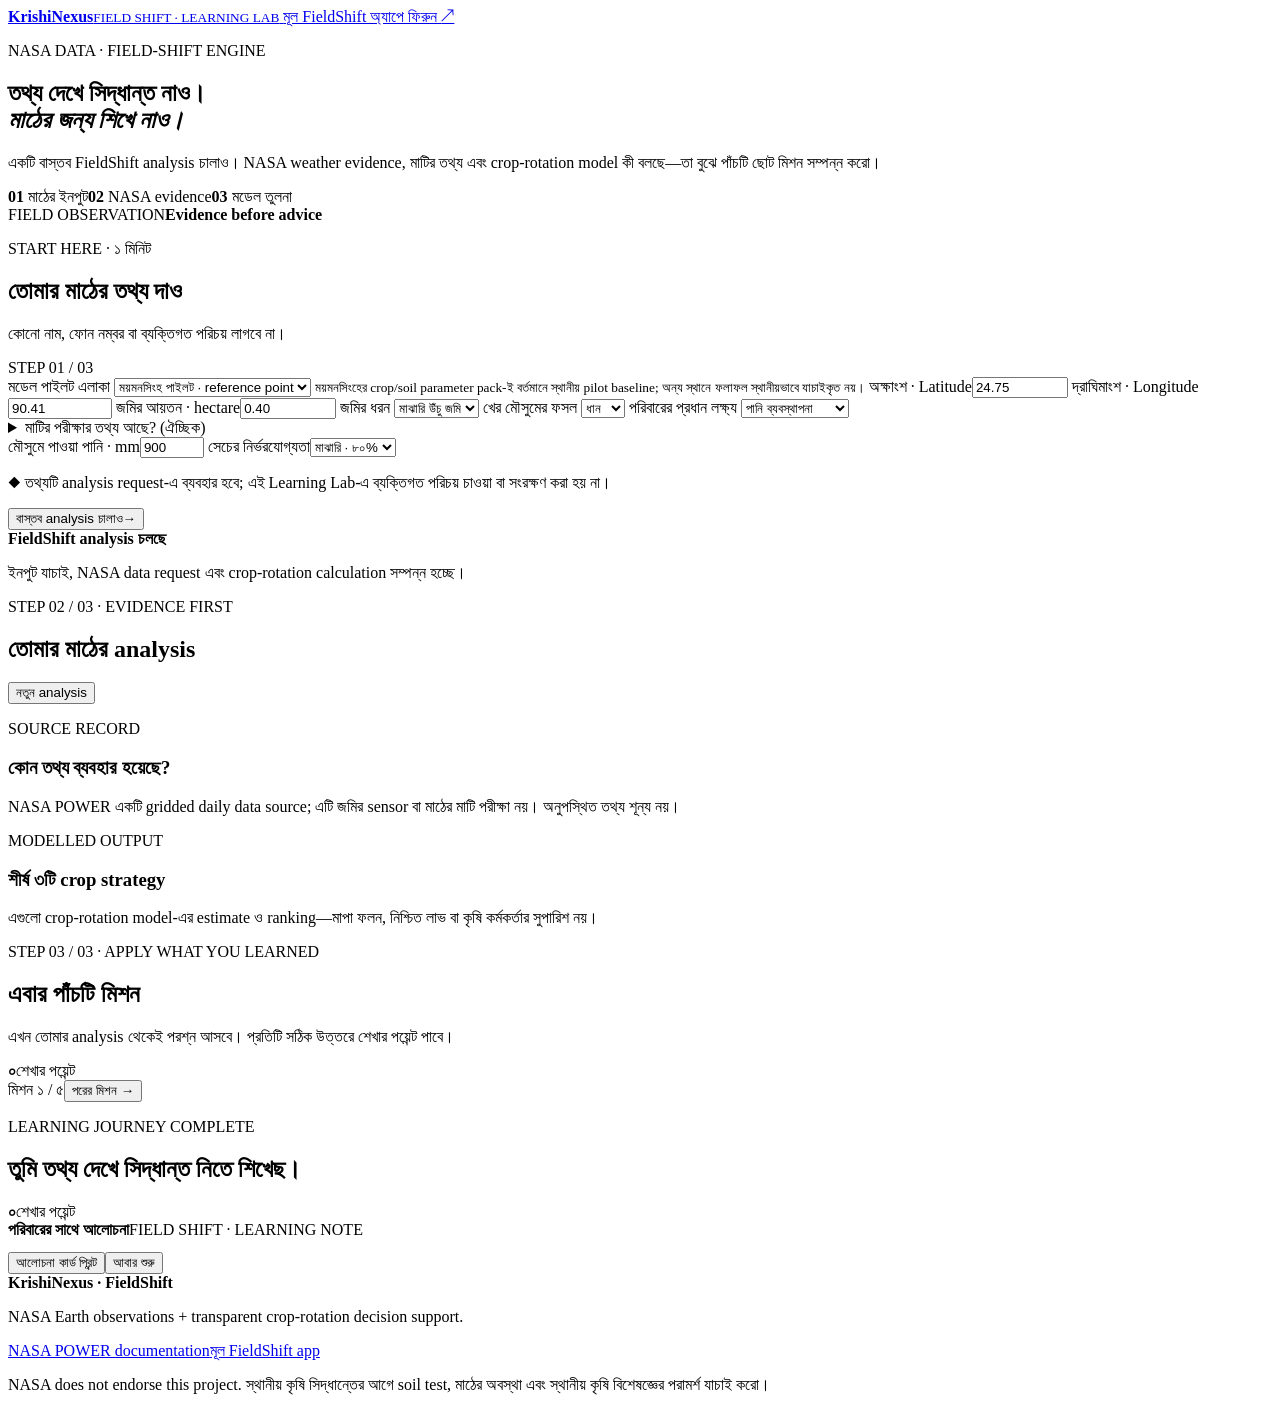
==== school-game/index.html @ 7c1f204c "feat: add Bengali FieldShift evidence learning lab" ====
<!doctype html>
<html lang="bn">
<head>
  <meta charset="utf-8">
  <meta name="viewport" content="width=device-width, initial-scale=1, viewport-fit=cover">
  <meta name="theme-color" content="#173f33">
  <meta name="description" content="NASA Earth-observation evidence and the FieldShift crop-rotation model, explained through a Bengali learning lab.">
  <title>KrishiNexus Learning Lab — মাঠের তথ্য দিয়ে শেখো</title>
  <link rel="stylesheet" href="/school-game/style.css">
</head>
<body>
  <div class="site-shell">
    <header class="topbar">
      <a class="brand" href="/" aria-label="FieldShift মূল অ্যাপ">
        <span class="brand-mark" aria-hidden="true"><span></span><span></span><span></span></span>
        <span><strong>KrishiNexus</strong><small>FIELD SHIFT · LEARNING LAB</small></span>
      </a>
      <a class="back-link" href="/">মূল FieldShift অ্যাপে ফিরুন <span aria-hidden="true">↗</span></a>
    </header>

    <main>
      <section class="hero">
        <div class="hero-copy">
          <p class="eyebrow"><span class="status-dot"></span> NASA DATA · FIELD-SHIFT ENGINE</p>
          <h1>তথ্য দেখে সিদ্ধান্ত নাও।<br><em>মাঠের জন্য শিখে নাও।</em></h1>
          <p class="hero-intro">একটি বাস্তব FieldShift analysis চালাও। NASA weather evidence, মাটির তথ্য এবং crop-rotation model কী বলছে—তা বুঝে পাঁচটি ছোট মিশন সম্পন্ন করো।</p>
          <div class="hero-points">
            <span><b>01</b> মাঠের ইনপুট</span><span><b>02</b> NASA evidence</span><span><b>03</b> মডেল তুলনা</span>
          </div>
        </div>
        <div class="hero-visual" aria-label="কৃষিজমির সারিবদ্ধ ক্ষেতের চিত্র">
          <div class="sun"></div><div class="cloud cloud-a"></div><div class="cloud cloud-b"></div>
          <div class="hill hill-back"></div><div class="hill hill-front"></div>
          <div class="field-lines"><i></i><i></i><i></i><i></i><i></i></div>
          <div class="field-caption"><span>FIELD OBSERVATION</span><strong>Evidence before advice</strong></div>
        </div>
      </section>

      <section class="setup-panel panel" aria-labelledby="setup-title">
        <div class="section-heading">
          <div><p class="eyebrow">START HERE · ১ মিনিট</p><h2 id="setup-title">তোমার মাঠের তথ্য দাও</h2><p>কোনো নাম, ফোন নম্বর বা ব্যক্তিগত পরিচয় লাগবে না।</p></div>
          <span class="step-count">STEP 01 / 03</span>
        </div>

        <form id="analysis-form" novalidate>
          <div class="form-grid">
            <label class="field field-wide">
              <span>মডেল পাইলট এলাকা</span>
              <select id="location-mode" name="location-mode">
                <option value="mymensingh">ময়মনসিংহ পাইলট · reference point</option>
                <option value="custom">নিজের স্থানাঙ্ক লিখব</option>
              </select>
              <small>ময়মনসিংহের crop/soil parameter pack-ই বর্তমানে স্থানীয় pilot baseline; অন্য স্থানে ফলাফল স্থানীয়ভাবে যাচাইকৃত নয়।</small>
            </label>
            <label class="field custom-field hidden" id="lat-field">
              <span>অক্ষাংশ · Latitude</span><input id="latitude" type="number" min="-90" max="90" step="0.0001" value="24.75" inputmode="decimal">
            </label>
            <label class="field custom-field hidden" id="lon-field">
              <span>দ্রাঘিমাংশ · Longitude</span><input id="longitude" type="number" min="-180" max="180" step="0.0001" value="90.41" inputmode="decimal">
            </label>
            <label class="field">
              <span>জমির আয়তন · hectare</span><input id="area" type="number" min="0.01" max="10000" step="0.01" value="0.40" required inputmode="decimal">
            </label>
            <label class="field">
              <span>জমির ধরন</span>
              <select id="land-type"><option value="medium highland">মাঝারি উঁচু জমি</option><option value="highland">উঁচু জমি</option><option value="lowland">নিচু জমি</option><option value="medium lowland">মাঝারি নিচু জমি</option></select>
            </label>
            <label class="field">
              <span>খের মৌসুমের ফসল</span>
              <select id="previous-crop"><option value="Rice">ধান</option><option value="Wheat">গম</option><option value="Maize">ভুট্টা</option><option value="Lentil">মসুর</option><option value="Jute">পাট</option><option value="Vegetables">সবজি</option></select>
            </label>
            <label class="field">
              <span>পরিবারের প্রধান লক্ষ্য</span>
              <select id="priority"><option value="water">পানি ব্যবস্থাপনা</option><option value="soil">মাটির স্বাস্থ্য</option><option value="income">আয়ের সম্ভাবনা</option><option value="risk">ঝুঁকি কমানো</option><option value="yield">ফলন স্থিতিশীলতা</option><option value="labour">শ্রম ও কাজের সুবিধা</option></select>
            </label>
          </div>

          <details class="soil-details">
            <summary>মাটির পরীক্ষার তথ্য আছে? (ঐচ্ছিক)</summary>
            <p>ল্যাব রিপোর্ট বা মাঠের অনুমান—কোনটি ব্যবহার করছ, সেটি ঠিকভাবে চিহ্নিত করো। ফাঁকা ঘরকে শূন্য ধরা হবে না।</p>
            <div class="form-grid soil-grid">
              <label class="field"><span>তথ্যের ধরন</span><select id="soil-source"><option value="farmer-estimate">কৃষকের মাঠ-অনুমান</option><option value="soil-test">ল্যাব soil test</option></select></label>
              <label class="field"><span>Soil pH</span><input id="soil-ph" type="number" min="0" max="14" step="0.1" placeholder="যেমন 6.5"></label>
              <label class="field"><span>জৈব কার্বন · SOC %</span><input id="soil-soc" type="number" min="0" max="20" step="0.01" placeholder="যেমন 1.2"></label>
              <label class="field"><span>বালি · Sand %</span><input id="soil-sand" type="number" min="0" max="100" step="1" placeholder="যেমন 35"></label>
              <label class="field"><span>পলি · Silt %</span><input id="soil-silt" type="number" min="0" max="100" step="1" placeholder="যেমন 40"></label>
              <label class="field"><span>কাদা · Clay %</span><input id="soil-clay" type="number" min="0" max="100" step="1" placeholder="যেমন 25"></label>
            </div>
            <p class="field-hint" id="soil-hint">Texture দিলে Sand + Silt + Clay মোটামুটি ১০০% হতে হবে।</p>
          </details>

          <div class="form-grid constraint-grid">
            <label class="field"><span>মৌসুমে পাওয়া পানি · mm</span><input id="water-available" type="number" min="0" max="5000" value="900"></label>
            <label class="field"><span>সেচের নির্ভরযোগ্যতা</span><select id="irrigation-reliability"><option value="0.9">উচ্চ · ৯০%</option><option value="0.8" selected>মাঝারি · ৮০%</option><option value="0.6">কম · ৬০%</option><option value="0.4">খুব কম · ৪০%</option></select></label>
          </div>
          <div class="form-footer">
            <p class="privacy-note"><span aria-hidden="true">◆</span> তথ্যটি analysis request-এ ব্যবহার হবে; এই Learning Lab-এ ব্যক্তিগত পরিচয় চাওয়া বা সংরক্ষণ করা হয় না।</p>
            <button class="primary-button" id="run-analysis" type="submit"><span>বাস্তব analysis চালাও</span><span aria-hidden="true">→</span></button>
          </div>
          <div id="form-error" class="inline-error" role="alert"></div>
        </form>
      </section>

      <section id="analysis-state" class="analysis-state panel hidden" aria-live="polite">
        <div class="loading-mark"><span></span><span></span><span></span></div>
        <div><strong id="loading-title">FieldShift analysis চলছে</strong><p id="loading-copy">ইনপুট যাচাই, NASA data request এবং crop-rotation calculation সম্পন্ন হচ্ছে।</p></div>
      </section>

      <section id="results" class="results hidden" aria-labelledby="results-title">
        <div class="section-heading result-heading">
          <div><p class="eyebrow">STEP 02 / 03 · EVIDENCE FIRST</p><h2 id="results-title">তোমার মাঠের analysis</h2><p id="result-subtitle"></p></div>
          <button type="button" class="outline-button" id="rerun">নতুন analysis</button>
        </div>

        <div id="quality-banner" class="quality-banner" role="status"></div>
        <div class="metric-grid" id="metric-grid"></div>

        <div class="results-grid">
          <section class="panel subpanel">
            <div class="subpanel-heading"><div><p class="eyebrow">SOURCE RECORD</p><h3>কোন তথ্য ব্যবহার হয়েছে?</h3></div><span id="source-count" class="count-pill"></span></div>
            <div id="evidence-list" class="evidence-list"></div>
            <p class="evidence-footnote">NASA POWER একটি gridded daily data source; এটি জমির sensor বা মাঠের মাটি পরীক্ষা নয়। অনুপস্থিত তথ্য শূন্য নয়।</p>
          </section>
          <section class="panel subpanel">
            <div class="subpanel-heading"><div><p class="eyebrow">MODELLED OUTPUT</p><h3>শীর্ষ ৩টি crop strategy</h3></div></div>
            <div id="strategy-list" class="strategy-list"></div>
            <p class="model-note">এগুলো crop-rotation model-এর estimate ও ranking—মাপা ফলন, নিশ্চিত লাভ বা কৃষি কর্মকর্তার সুপারিশ নয়।</p>
          </section>
        </div>

        <section id="mission-panel" class="mission-panel panel" aria-labelledby="missions-title">
          <div class="section-heading"><div><p class="eyebrow">STEP 03 / 03 · APPLY WHAT YOU LEARNED</p><h2 id="missions-title">এবার পাঁচটি মিশন</h2><p>এখন তোমার analysis থেকেই পরশ্ন আসবে। প্রতিটি সঠিক উত্তরে শেখার পয়েন্ট পাবে।</p></div><div class="learning-score"><strong id="score">০</strong><span>শেখার পয়েন্ট</span></div></div>
          <div class="mission-progress" aria-label="মিশনের অগ্রগতি"><div id="progress-fill"></div></div>
          <div id="mission-card" class="mission-card"></div>
          <div id="mission-feedback" class="mission-feedback" role="status" aria-live="polite"></div>
          <div class="mission-actions"><span id="mission-number">মিশন ১ / ৫</span><button type="button" class="primary-button hidden" id="next-mission">পরের মিশন <span aria-hidden="true">→</span></button></div>
        </section>
      </section>

      <section id="finish" class="finish-panel panel hidden" aria-labelledby="finish-title">
        <p class="eyebrow">LEARNING JOURNEY COMPLETE</p><h2 id="finish-title">তুমি তথ্য দেখে সিদ্ধান্ত নিতে শিখেছ।</h2>
        <p id="finish-summary"></p>
        <div class="finish-score"><strong id="final-score">০</strong><span>শেখার পয়েন্ট</span></div>
        <div class="report-card"><div class="report-title"><strong>পরিবারের সাথে আলোচনা</strong><span>FIELD SHIFT · LEARNING NOTE</span></div><pre id="family-report"></pre></div>
        <div class="finish-actions"><button type="button" class="primary-button" id="print-report">আলোচনা কার্ড প্রিন্ট</button><button type="button" class="outline-button" id="play-again">আবার শুরু</button></div>
      </section>
    </main>

    <footer class="footer">
      <div><strong>KrishiNexus · FieldShift</strong><p>NASA Earth observations + transparent crop-rotation decision support.</p></div>
      <div class="footer-links"><a href="https://power.larc.nasa.gov/docs/services/api/temporal/daily/" target="_blank" rel="noreferrer">NASA POWER documentation</a><a href="/">মূল FieldShift app</a></div>
      <p class="disclaimer">NASA does not endorse this project. স্থানীয় কৃষি সিদ্ধান্তের আগে soil test, মাঠের অবস্থা এবং স্থানীয় কৃষি বিশেষজ্ঞের পরামর্শ যাচাই করো।</p>
    </footer>
  </div>
  <script src="/school-game/game.js" defer></script>
</body>
</html>
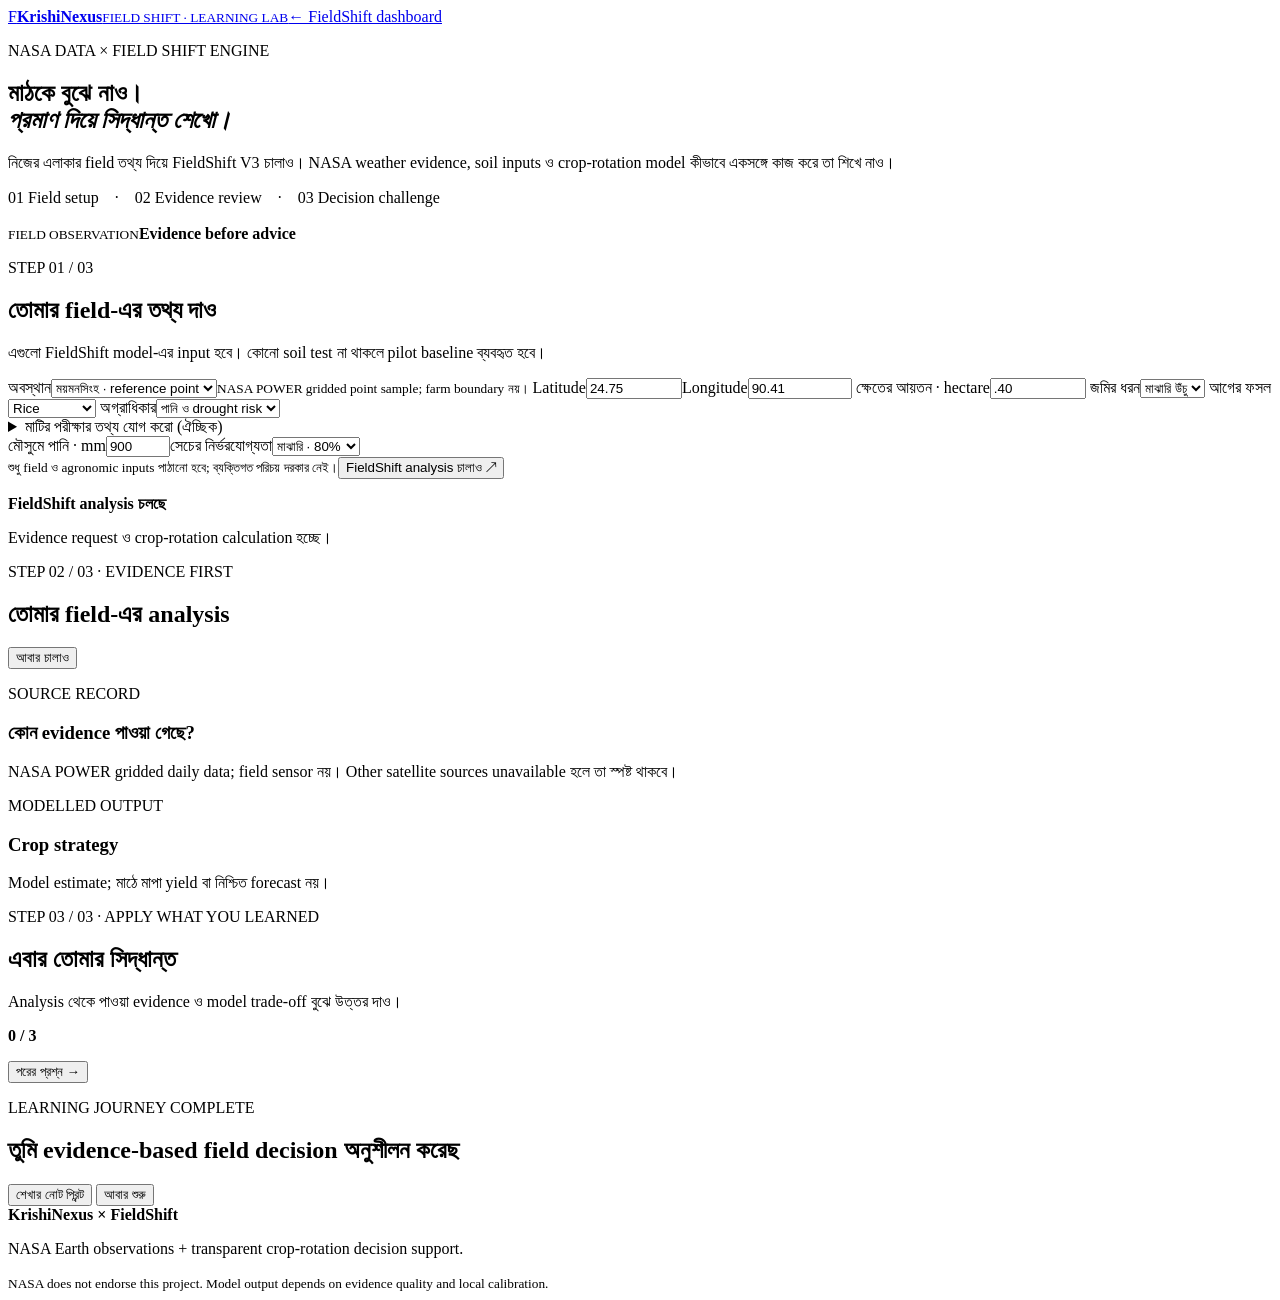
==== commit 42ca95c4: "feat: redesign the Bengali evidence learning lab" ====
--- a/school-game/index.html
+++ b/school-game/index.html
@@ -1,157 +1,20 @@
 <!doctype html>
-<html lang="bn">
-<head>
-  <meta charset="utf-8">
-  <meta name="viewport" content="width=device-width, initial-scale=1, viewport-fit=cover">
-  <meta name="theme-color" content="#173f33">
-  <meta name="description" content="NASA Earth-observation evidence and the FieldShift crop-rotation model, explained through a Bengali learning lab.">
-  <title>KrishiNexus Learning Lab — মাঠের তথ্য দিয়ে শেখো</title>
-  <link rel="stylesheet" href="/school-game/style.css">
-</head>
-<body>
-  <div class="site-shell">
-    <header class="topbar">
-      <a class="brand" href="/" aria-label="FieldShift মূল অ্যাপ">
-        <span class="brand-mark" aria-hidden="true"><span></span><span></span><span></span></span>
-        <span><strong>KrishiNexus</strong><small>FIELD SHIFT · LEARNING LAB</small></span>
-      </a>
-      <a class="back-link" href="/">মূল FieldShift অ্যাপে ফিরুন <span aria-hidden="true">↗</span></a>
-    </header>
-
-    <main>
-      <section class="hero">
-        <div class="hero-copy">
-          <p class="eyebrow"><span class="status-dot"></span> NASA DATA · FIELD-SHIFT ENGINE</p>
-          <h1>তথ্য দেখে সিদ্ধান্ত নাও।<br><em>মাঠের জন্য শিখে নাও।</em></h1>
-          <p class="hero-intro">একটি বাস্তব FieldShift analysis চালাও। NASA weather evidence, মাটির তথ্য এবং crop-rotation model কী বলছে—তা বুঝে পাঁচটি ছোট মিশন সম্পন্ন করো।</p>
-          <div class="hero-points">
-            <span><b>01</b> মাঠের ইনপুট</span><span><b>02</b> NASA evidence</span><span><b>03</b> মডেল তুলনা</span>
-          </div>
-        </div>
-        <div class="hero-visual" aria-label="কৃষিজমির সারিবদ্ধ ক্ষেতের চিত্র">
-          <div class="sun"></div><div class="cloud cloud-a"></div><div class="cloud cloud-b"></div>
-          <div class="hill hill-back"></div><div class="hill hill-front"></div>
-          <div class="field-lines"><i></i><i></i><i></i><i></i><i></i></div>
-          <div class="field-caption"><span>FIELD OBSERVATION</span><strong>Evidence before advice</strong></div>
-        </div>
-      </section>
-
-      <section class="setup-panel panel" aria-labelledby="setup-title">
-        <div class="section-heading">
-          <div><p class="eyebrow">START HERE · ১ মিনিট</p><h2 id="setup-title">তোমার মাঠের তথ্য দাও</h2><p>কোনো নাম, ফোন নম্বর বা ব্যক্তিগত পরিচয় লাগবে না।</p></div>
-          <span class="step-count">STEP 01 / 03</span>
-        </div>
-
-        <form id="analysis-form" novalidate>
-          <div class="form-grid">
-            <label class="field field-wide">
-              <span>মডেল পাইলট এলাকা</span>
-              <select id="location-mode" name="location-mode">
-                <option value="mymensingh">ময়মনসিংহ পাইলট · reference point</option>
-                <option value="custom">নিজের স্থানাঙ্ক লিখব</option>
-              </select>
-              <small>ময়মনসিংহের crop/soil parameter pack-ই বর্তমানে স্থানীয় pilot baseline; অন্য স্থানে ফলাফল স্থানীয়ভাবে যাচাইকৃত নয়।</small>
-            </label>
-            <label class="field custom-field hidden" id="lat-field">
-              <span>অক্ষাংশ · Latitude</span><input id="latitude" type="number" min="-90" max="90" step="0.0001" value="24.75" inputmode="decimal">
-            </label>
-            <label class="field custom-field hidden" id="lon-field">
-              <span>দ্রাঘিমাংশ · Longitude</span><input id="longitude" type="number" min="-180" max="180" step="0.0001" value="90.41" inputmode="decimal">
-            </label>
-            <label class="field">
-              <span>জমির আয়তন · hectare</span><input id="area" type="number" min="0.01" max="10000" step="0.01" value="0.40" required inputmode="decimal">
-            </label>
-            <label class="field">
-              <span>জমির ধরন</span>
-              <select id="land-type"><option value="medium highland">মাঝারি উঁচু জমি</option><option value="highland">উঁচু জমি</option><option value="lowland">নিচু জমি</option><option value="medium lowland">মাঝারি নিচু জমি</option></select>
-            </label>
-            <label class="field">
-              <span>খের মৌসুমের ফসল</span>
-              <select id="previous-crop"><option value="Rice">ধান</option><option value="Wheat">গম</option><option value="Maize">ভুট্টা</option><option value="Lentil">মসুর</option><option value="Jute">পাট</option><option value="Vegetables">সবজি</option></select>
-            </label>
-            <label class="field">
-              <span>পরিবারের প্রধান লক্ষ্য</span>
-              <select id="priority"><option value="water">পানি ব্যবস্থাপনা</option><option value="soil">মাটির স্বাস্থ্য</option><option value="income">আয়ের সম্ভাবনা</option><option value="risk">ঝুঁকি কমানো</option><option value="yield">ফলন স্থিতিশীলতা</option><option value="labour">শ্রম ও কাজের সুবিধা</option></select>
-            </label>
-          </div>
-
-          <details class="soil-details">
-            <summary>মাটির পরীক্ষার তথ্য আছে? (ঐচ্ছিক)</summary>
-            <p>ল্যাব রিপোর্ট বা মাঠের অনুমান—কোনটি ব্যবহার করছ, সেটি ঠিকভাবে চিহ্নিত করো। ফাঁকা ঘরকে শূন্য ধরা হবে না।</p>
-            <div class="form-grid soil-grid">
-              <label class="field"><span>তথ্যের ধরন</span><select id="soil-source"><option value="farmer-estimate">কৃষকের মাঠ-অনুমান</option><option value="soil-test">ল্যাব soil test</option></select></label>
-              <label class="field"><span>Soil pH</span><input id="soil-ph" type="number" min="0" max="14" step="0.1" placeholder="যেমন 6.5"></label>
-              <label class="field"><span>জৈব কার্বন · SOC %</span><input id="soil-soc" type="number" min="0" max="20" step="0.01" placeholder="যেমন 1.2"></label>
-              <label class="field"><span>বালি · Sand %</span><input id="soil-sand" type="number" min="0" max="100" step="1" placeholder="যেমন 35"></label>
-              <label class="field"><span>পলি · Silt %</span><input id="soil-silt" type="number" min="0" max="100" step="1" placeholder="যেমন 40"></label>
-              <label class="field"><span>কাদা · Clay %</span><input id="soil-clay" type="number" min="0" max="100" step="1" placeholder="যেমন 25"></label>
-            </div>
-            <p class="field-hint" id="soil-hint">Texture দিলে Sand + Silt + Clay মোটামুটি ১০০% হতে হবে।</p>
-          </details>
-
-          <div class="form-grid constraint-grid">
-            <label class="field"><span>মৌসুমে পাওয়া পানি · mm</span><input id="water-available" type="number" min="0" max="5000" value="900"></label>
-            <label class="field"><span>সেচের নির্ভরযোগ্যতা</span><select id="irrigation-reliability"><option value="0.9">উচ্চ · ৯০%</option><option value="0.8" selected>মাঝারি · ৮০%</option><option value="0.6">কম · ৬০%</option><option value="0.4">খুব কম · ৪০%</option></select></label>
-          </div>
-          <div class="form-footer">
-            <p class="privacy-note"><span aria-hidden="true">◆</span> তথ্যটি analysis request-এ ব্যবহার হবে; এই Learning Lab-এ ব্যক্তিগত পরিচয় চাওয়া বা সংরক্ষণ করা হয় না।</p>
-            <button class="primary-button" id="run-analysis" type="submit"><span>বাস্তব analysis চালাও</span><span aria-hidden="true">→</span></button>
-          </div>
-          <div id="form-error" class="inline-error" role="alert"></div>
-        </form>
-      </section>
-
-      <section id="analysis-state" class="analysis-state panel hidden" aria-live="polite">
-        <div class="loading-mark"><span></span><span></span><span></span></div>
-        <div><strong id="loading-title">FieldShift analysis চলছে</strong><p id="loading-copy">ইনপুট যাচাই, NASA data request এবং crop-rotation calculation সম্পন্ন হচ্ছে।</p></div>
-      </section>
-
-      <section id="results" class="results hidden" aria-labelledby="results-title">
-        <div class="section-heading result-heading">
-          <div><p class="eyebrow">STEP 02 / 03 · EVIDENCE FIRST</p><h2 id="results-title">তোমার মাঠের analysis</h2><p id="result-subtitle"></p></div>
-          <button type="button" class="outline-button" id="rerun">নতুন analysis</button>
-        </div>
-
-        <div id="quality-banner" class="quality-banner" role="status"></div>
-        <div class="metric-grid" id="metric-grid"></div>
-
-        <div class="results-grid">
-          <section class="panel subpanel">
-            <div class="subpanel-heading"><div><p class="eyebrow">SOURCE RECORD</p><h3>কোন তথ্য ব্যবহার হয়েছে?</h3></div><span id="source-count" class="count-pill"></span></div>
-            <div id="evidence-list" class="evidence-list"></div>
-            <p class="evidence-footnote">NASA POWER একটি gridded daily data source; এটি জমির sensor বা মাঠের মাটি পরীক্ষা নয়। অনুপস্থিত তথ্য শূন্য নয়।</p>
-          </section>
-          <section class="panel subpanel">
-            <div class="subpanel-heading"><div><p class="eyebrow">MODELLED OUTPUT</p><h3>শীর্ষ ৩টি crop strategy</h3></div></div>
-            <div id="strategy-list" class="strategy-list"></div>
-            <p class="model-note">এগুলো crop-rotation model-এর estimate ও ranking—মাপা ফলন, নিশ্চিত লাভ বা কৃষি কর্মকর্তার সুপারিশ নয়।</p>
-          </section>
-        </div>
-
-        <section id="mission-panel" class="mission-panel panel" aria-labelledby="missions-title">
-          <div class="section-heading"><div><p class="eyebrow">STEP 03 / 03 · APPLY WHAT YOU LEARNED</p><h2 id="missions-title">এবার পাঁচটি মিশন</h2><p>এখন তোমার analysis থেকেই পরশ্ন আসবে। প্রতিটি সঠিক উত্তরে শেখার পয়েন্ট পাবে।</p></div><div class="learning-score"><strong id="score">০</strong><span>শেখার পয়েন্ট</span></div></div>
-          <div class="mission-progress" aria-label="মিশনের অগ্রগতি"><div id="progress-fill"></div></div>
-          <div id="mission-card" class="mission-card"></div>
-          <div id="mission-feedback" class="mission-feedback" role="status" aria-live="polite"></div>
-          <div class="mission-actions"><span id="mission-number">মিশন ১ / ৫</span><button type="button" class="primary-button hidden" id="next-mission">পরের মিশন <span aria-hidden="true">→</span></button></div>
-        </section>
-      </section>
-
-      <section id="finish" class="finish-panel panel hidden" aria-labelledby="finish-title">
-        <p class="eyebrow">LEARNING JOURNEY COMPLETE</p><h2 id="finish-title">তুমি তথ্য দেখে সিদ্ধান্ত নিতে শিখেছ।</h2>
-        <p id="finish-summary"></p>
-        <div class="finish-score"><strong id="final-score">০</strong><span>শেখার পয়েন্ট</span></div>
-        <div class="report-card"><div class="report-title"><strong>পরিবারের সাথে আলোচনা</strong><span>FIELD SHIFT · LEARNING NOTE</span></div><pre id="family-report"></pre></div>
-        <div class="finish-actions"><button type="button" class="primary-button" id="print-report">আলোচনা কার্ড প্রিন্ট</button><button type="button" class="outline-button" id="play-again">আবার শুরু</button></div>
-      </section>
-    </main>
-
-    <footer class="footer">
-      <div><strong>KrishiNexus · FieldShift</strong><p>NASA Earth observations + transparent crop-rotation decision support.</p></div>
-      <div class="footer-links"><a href="https://power.larc.nasa.gov/docs/services/api/temporal/daily/" target="_blank" rel="noreferrer">NASA POWER documentation</a><a href="/">মূল FieldShift app</a></div>
-      <p class="disclaimer">NASA does not endorse this project. স্থানীয় কৃষি সিদ্ধান্তের আগে soil test, মাঠের অবস্থা এবং স্থানীয় কৃষি বিশেষজ্ঞের পরামর্শ যাচাই করো।</p>
-    </footer>
-  </div>
-  <script src="/school-game/game.js" defer></script>
-</body>
-</html>
+<html lang="bn"><head><meta charset="utf-8"><meta name="viewport" content="width=device-width,initial-scale=1,viewport-fit=cover"><meta name="theme-color" content="#174331"><title>KrishiNexus Learning Lab</title><link rel="stylesheet" href="/school-game/style.css"><script src="/school-game/app.js" defer></script></head>
+<body><header class="topbar"><a class="brand" href="/"><span class="mark">F</span><span><b>KrishiNexus</b><small>FIELD SHIFT · LEARNING LAB</small></span></a><a class="back" href="/">← FieldShift dashboard</a></header>
+<main class="shell"><section class="hero"><div><p class="eyebrow">NASA DATA × FIELD SHIFT ENGINE</p><h1>মাঠকে বুঝে নাও।<br><em>প্রমাণ দিয়ে সিদ্ধান্ত শেখো।</em></h1><p class="intro">নিজের এলাকার field তথ্য দিয়ে FieldShift V3 চালাও। NASA weather evidence, soil inputs ও crop-rotation model কীভাবে একসঙ্গে কাজ করে তা শিখে নাও।</p><p class="tagline">01 Field setup　·　02 Evidence review　·　03 Decision challenge</p></div><div class="landscape"><div class="sun"></div><div class="hills"></div><div class="crop-lines"></div><div class="land-caption"><small>FIELD OBSERVATION</small><b>Evidence before advice</b></div></div></section>
+<section class="panel"><div class="heading"><div><p class="eyebrow">STEP 01 / 03</p><h2>তোমার field-এর তথ্য দাও</h2><p>এগুলো FieldShift model-এর input হবে। কোনো soil test না থাকলে pilot baseline ব্যবহৃত হবে।</p></div></div>
+<form id="analysis-form"><div class="grid">
+<label class="field wide">অবস্থান<select id="region"><option value="mymensingh">ময়মনসিংহ · reference point</option><option value="dhaka">ঢাকা</option><option value="rajshahi">রাজশাহী</option><option value="rangpur">রংপুর</option><option value="khulna">খুলনা</option><option value="barishal">বরিশাল</option><option value="sylhet">সিলেট</option><option value="chattogram">চট্টগ্রাম</option><option value="rangamati">রাঙামাটি</option><option value="custom">নিজের coordinates</option></select><small>NASA POWER gridded point sample; farm boundary নয়।</small></label>
+<label class="field custom hidden" id="lat-field">Latitude<input id="lat" type="number" min="-90" max="90" step=".0001" value="24.75"></label><label class="field custom hidden" id="lon-field">Longitude<input id="lon" type="number" min="-180" max="180" step=".0001" value="90.41"></label>
+<label class="field">ক্ষেতের আয়তন · hectare<input id="area" type="number" min=".01" max="10000" step=".01" value=".40" required></label>
+<label class="field">জমির ধরন<select id="land-type"><option value="medium highland">মাঝারি উঁচু</option><option value="highland">উঁচু জমি</option><option value="lowland">নিচু জমি</option><option value="medium lowland">মাঝারি নিচু</option></select></label>
+<label class="field">আগের ফসল<select id="previous-crop"><option>Rice</option><option>Wheat</option><option>Maize</option><option>Lentil</option><option>Jute</option><option>Vegetables</option></select></label>
+<label class="field">অগ্রাধিকার<select id="priority"><option value="water">পানি ও drought risk</option><option value="soil">মাটির স্বাস্থ্য</option><option value="income">আয় ও খরচ</option><option value="risk">জলবায়ু ঝুঁকি</option><option value="yield">ফলন</option><option value="labour">শ্রমের প্রয়োজন</option></select></label>
+</div><details><summary>মাটির পরীক্ষার তথ্য যোগ করো (ঐচ্ছিক)</summary><div class="grid soil"><label class="field">Soil source<select id="soil-source"><option value="farmer-estimate">Farmer estimate</option><option value="soil-test">Lab soil test</option></select></label><label class="field">pH<input id="soil-ph" type="number" min="0" max="14" step=".1" placeholder="6.5"></label><label class="field">Organic carbon %<input id="soil-soc" type="number" min="0" max="20" step=".01" placeholder="1.2"></label><label class="field">Sand %<input id="soil-sand" type="number" min="0" max="100" placeholder="35"></label><label class="field">Silt %<input id="soil-silt" type="number" min="0" max="100" placeholder="40"></label><label class="field">Clay %<input id="soil-clay" type="number" min="0" max="100" placeholder="25"></label></div><p class="hint">Texture দিলে Sand + Silt + Clay মোটামুটি 100% হতে হবে।</p></details>
+<div class="grid"><label class="field">মৌসুমে পানি · mm<input id="water-available" type="number" min="0" max="5000" value="900"></label><label class="field">সেচের নির্ভরযোগ্যতা<select id="irrigation-reliability"><option value=".9">উচ্চ · 90%</option><option value=".8" selected>মাঝারি · 80%</option><option value=".6">কম · 60%</option><option value=".4">খুব কম · 40%</option></select></label></div>
+<div class="form-footer"><small>শুধু field ও agronomic inputs পাঠানো হবে; ব্যক্তিগত পরিচয় দরকার নেই।</small><button class="primary" id="run-analysis">FieldShift analysis চালাও ↗</button></div><p id="form-error" class="error" role="alert"></p></form></section>
+<section id="loading" class="panel hidden"><div class="spinner"></div><b id="loading-title">FieldShift analysis চলছে</b><p>Evidence request ও crop-rotation calculation হচ্ছে।</p></section>
+<section id="results" class="hidden"><div class="heading"><div><p class="eyebrow">STEP 02 / 03 · EVIDENCE FIRST</p><h2>তোমার field-এর analysis</h2><p id="result-summary"></p></div><button class="secondary" id="rerun">আবার চালাও</button></div><div id="quality" class="quality"></div><div class="result-grid"><article class="panel"><p class="eyebrow">SOURCE RECORD</p><h3>কোন evidence পাওয়া গেছে?</h3><div id="evidence"></div><p class="fine">NASA POWER gridded daily data; field sensor নয়। Other satellite sources unavailable হলে তা স্পষ্ট থাকবে।</p></article><article class="panel"><p class="eyebrow">MODELLED OUTPUT</p><h3>Crop strategy</h3><div id="strategies"></div><p class="fine">Model estimate; মাঠে মাপা yield বা নিশ্চিত forecast নয়।</p></article></div></section>
+<section id="challenge" class="panel hidden"><div class="heading"><div><p class="eyebrow">STEP 03 / 03 · APPLY WHAT YOU LEARNED</p><h2>এবার তোমার সিদ্ধান্ত</h2><p>Analysis থেকে পাওয়া evidence ও model trade-off বুঝে উত্তর দাও।</p></div><b id="score">0 / 3</b></div><div class="progress"><i id="progress-fill"></i></div><div id="question"></div><p id="feedback" role="status"></p><button id="next" class="primary hidden">পরের প্রশ্ন →</button></section>
+<section id="finish" class="panel hidden"><p class="eyebrow">LEARNING JOURNEY COMPLETE</p><h2>তুমি evidence-based field decision অনুশীলন করেছ</h2><h3 id="final-score"></h3><p id="finish-note"></p><button class="primary" id="print">শেখার নোট প্রিন্ট</button> <button class="secondary" id="again">আবার শুরু</button></section></main>
+<footer><b>KrishiNexus × FieldShift</b><p>NASA Earth observations + transparent crop-rotation decision support.</p><small>NASA does not endorse this project. Model output depends on evidence quality and local calibration.</small></footer></body></html>
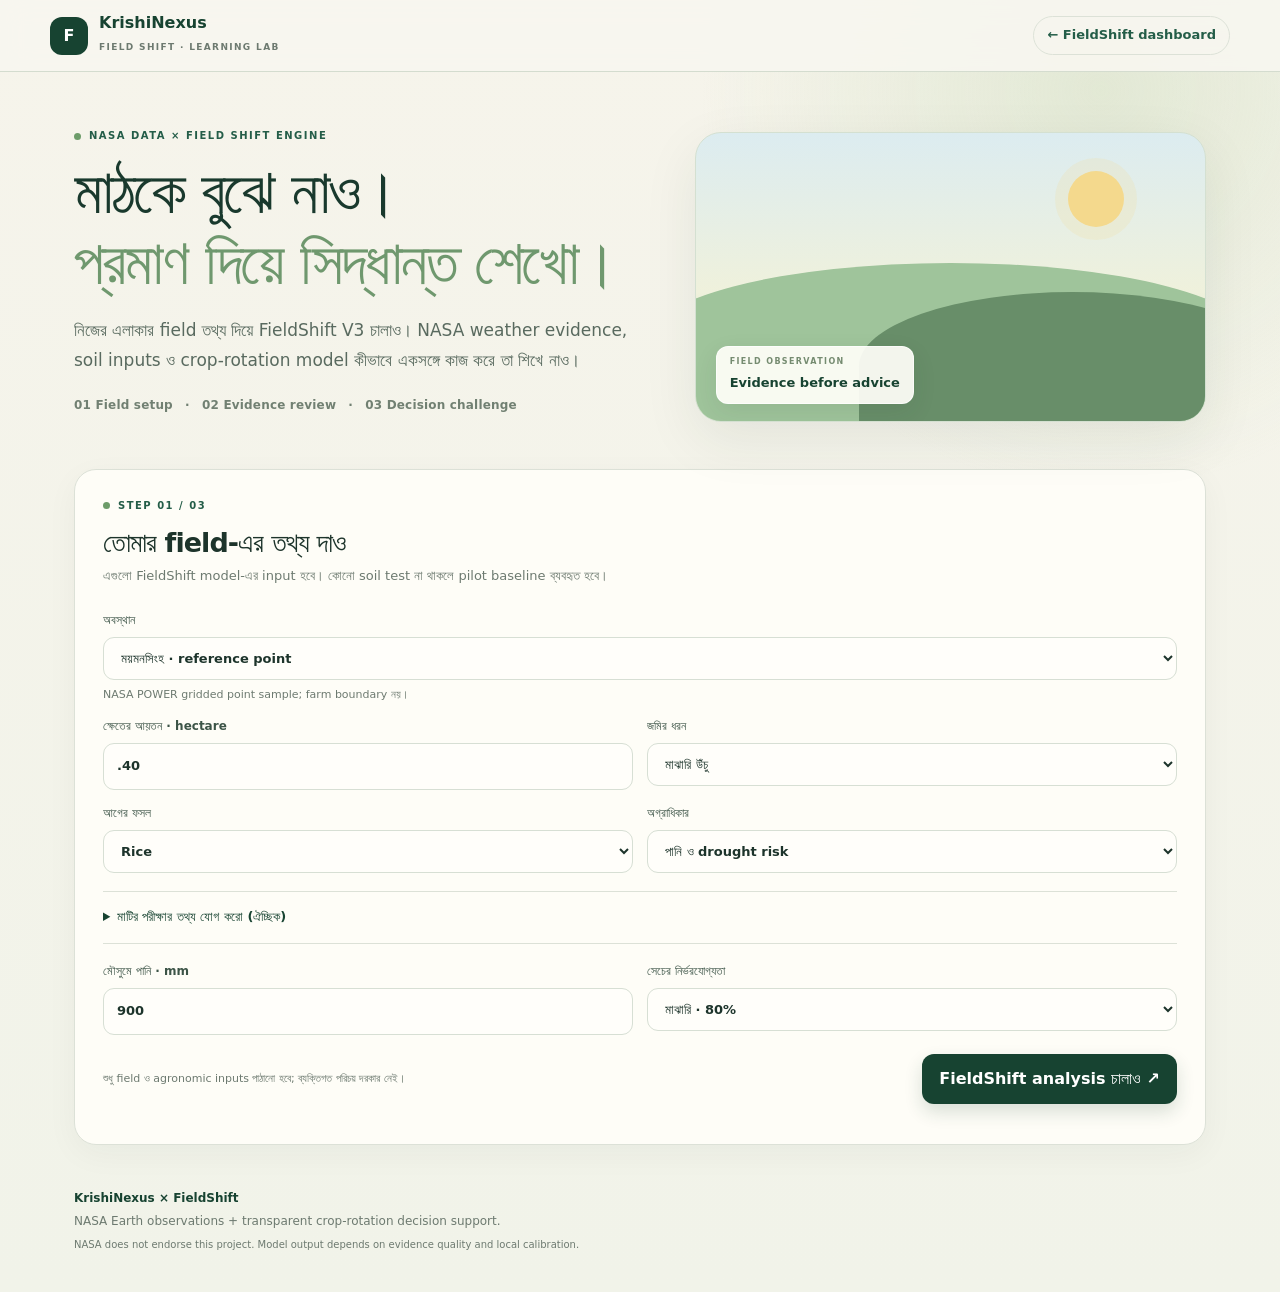
==== commit b183db38: "fix: add evidence source count element" ====
--- a/school-game/index.html
+++ b/school-game/index.html
@@ -14,7 +14,7 @@
 <div class="grid"><label class="field">মৌসুমে পানি · mm<input id="water-available" type="number" min="0" max="5000" value="900"></label><label class="field">সেচের নির্ভরযোগ্যতা<select id="irrigation-reliability"><option value=".9">উচ্চ · 90%</option><option value=".8" selected>মাঝারি · 80%</option><option value=".6">কম · 60%</option><option value=".4">খুব কম · 40%</option></select></label></div>
 <div class="form-footer"><small>শুধু field ও agronomic inputs পাঠানো হবে; ব্যক্তিগত পরিচয় দরকার নেই।</small><button class="primary" id="run-analysis">FieldShift analysis চালাও ↗</button></div><p id="form-error" class="error" role="alert"></p></form></section>
 <section id="loading" class="panel hidden"><div class="spinner"></div><b id="loading-title">FieldShift analysis চলছে</b><p>Evidence request ও crop-rotation calculation হচ্ছে।</p></section>
-<section id="results" class="hidden"><div class="heading"><div><p class="eyebrow">STEP 02 / 03 · EVIDENCE FIRST</p><h2>তোমার field-এর analysis</h2><p id="result-summary"></p></div><button class="secondary" id="rerun">আবার চালাও</button></div><div id="quality" class="quality"></div><div class="result-grid"><article class="panel"><p class="eyebrow">SOURCE RECORD</p><h3>কোন evidence পাওয়া গেছে?</h3><div id="evidence"></div><p class="fine">NASA POWER gridded daily data; field sensor নয়। Other satellite sources unavailable হলে তা স্পষ্ট থাকবে।</p></article><article class="panel"><p class="eyebrow">MODELLED OUTPUT</p><h3>Crop strategy</h3><div id="strategies"></div><p class="fine">Model estimate; মাঠে মাপা yield বা নিশ্চিত forecast নয়।</p></article></div></section>
+<section id="results" class="hidden"><div class="heading"><div><p class="eyebrow">STEP 02 / 03 · EVIDENCE FIRST</p><h2>তোমার field-এর analysis</h2><p id="result-summary"></p></div><button class="secondary" id="rerun">আবার চালাও</button></div><div id="quality" class="quality"></div><div class="result-grid"><article class="panel"><p class="eyebrow">SOURCE RECORD</p><h3>কোন evidence পাওয়া গেছে?</h3><span id="source-count" class="count-pill"></span><div id="evidence"></div><p class="fine">NASA POWER gridded daily data; field sensor নয়। Other satellite sources unavailable হলে তা স্পষ্ট থাকবে।</p></article><article class="panel"><p class="eyebrow">MODELLED OUTPUT</p><h3>Crop strategy</h3><div id="strategies"></div><p class="fine">Model estimate; মাঠে মাপা yield বা নিশ্চিত forecast নয়।</p></article></div></section>
 <section id="challenge" class="panel hidden"><div class="heading"><div><p class="eyebrow">STEP 03 / 03 · APPLY WHAT YOU LEARNED</p><h2>এবার তোমার সিদ্ধান্ত</h2><p>Analysis থেকে পাওয়া evidence ও model trade-off বুঝে উত্তর দাও।</p></div><b id="score">0 / 3</b></div><div class="progress"><i id="progress-fill"></i></div><div id="question"></div><p id="feedback" role="status"></p><button id="next" class="primary hidden">পরের প্রশ্ন →</button></section>
 <section id="finish" class="panel hidden"><p class="eyebrow">LEARNING JOURNEY COMPLETE</p><h2>তুমি evidence-based field decision অনুশীলন করেছ</h2><h3 id="final-score"></h3><p id="finish-note"></p><button class="primary" id="print">শেখার নোট প্রিন্ট</button> <button class="secondary" id="again">আবার শুরু</button></section></main>
 <footer><b>KrishiNexus × FieldShift</b><p>NASA Earth observations + transparent crop-rotation decision support.</p><small>NASA does not endorse this project. Model output depends on evidence quality and local calibration.</small></footer></body></html>
--- a/school-game/style.css
+++ b/school-game/style.css
@@ -0,0 +1,3 @@
+:root{--forest:#174331;--forest2:#245d48;--leaf:#79a680;--paper:#f4f2e9;--panel:#fffef9;--ink:#1d342b;--muted:#6d7a70;--line:#dce1d7;--blue:#31758a;--gold:#b78a32;--red:#a64f45;--shadow:0 18px 55px rgba(29,52,43,.08);font-family:Inter,"Noto Sans Bengali",ui-sans-serif,system-ui,sans-serif;color:var(--ink);background:var(--paper);font-synthesis:none;text-rendering:optimizeLegibility}
+*{box-sizing:border-box}html{scroll-behavior:smooth}body{margin:0;background:radial-gradient(circle at 86% 7%,rgba(199,217,182,.42),transparent 25rem),linear-gradient(180deg,#f6f4eb,#f1f3e9);line-height:1.6}.topbar{height:72px;display:flex;align-items:center;justify-content:space-between;padding:0 max(24px,calc((100vw - 1180px)/2));border-bottom:1px solid rgba(204,214,199,.8);background:rgba(248,247,240,.9);position:sticky;top:0;z-index:10;backdrop-filter:blur(14px)}.brand{display:flex;gap:11px;align-items:center;color:var(--forest);text-decoration:none}.mark{width:38px;height:38px;border-radius:12px;background:var(--forest);color:white;display:grid;place-items:center;font-weight:900}.brand b{display:block;font-size:16px;line-height:1.2}.brand small{font-size:9px;letter-spacing:.15em;color:var(--muted);font-weight:800}.back{font-size:13px;font-weight:750;color:var(--forest2);text-decoration:none;border:1px solid var(--line);padding:8px 13px;border-radius:99px}.shell{max-width:1180px;margin:auto;padding:0 24px}.hero{display:grid;grid-template-columns:1.06fr .94fr;align-items:center;gap:44px;padding:56px 0 42px}.eyebrow{font-size:10px;letter-spacing:.15em;font-weight:900;color:var(--forest2);margin:0 0 12px;display:flex;align-items:center;gap:8px}.eyebrow:before{content:"";width:7px;height:7px;border-radius:50%;background:#6d9c69}h1,h2,h3,p{margin-top:0}.hero h1{font-size:clamp(36px,5vw,62px);line-height:1.15;letter-spacing:-.05em;margin:0 0 16px;color:#19392d}.hero h1 em{font-style:normal;color:#6f986e}.intro{font-size:17px;line-height:1.8;color:#596a5f;max-width:640px;margin-bottom:20px}.tagline{font-size:12px;font-weight:750;color:#718072;letter-spacing:.015em}.landscape{height:290px;position:relative;border:1px solid #d4e0d1;border-radius:26px;overflow:hidden;background:linear-gradient(180deg,#dcecf0,#eff1dc 55%,#c9d9b8);box-shadow:var(--shadow)}.sun{position:absolute;width:56px;height:56px;border-radius:50%;background:#f4d98d;right:16%;top:13%;box-shadow:0 0 0 13px rgba(244,217,141,.18)}.hills{position:absolute;left:-10%;right:-10%;bottom:0;height:55%;border-radius:50% 50% 0 0;background:#9fc49b}.hills:after{content:"";position:absolute;left:35%;right:-5%;bottom:-12%;height:94%;border-radius:50% 50% 0 0;background:#688e69}.crop-lines{position:absolute;left:6%;right:7%;bottom:-17%;height:66%;display:flex;justify-content:space-around;transform:perspective(220px) rotateX(28deg);gap:10px}.crop-lines i{width:17%;border-radius:50% 50% 0 0;border:2px solid rgba(234,241,204,.6);background:linear-gradient(90deg,rgba(35,87,55,.06),rgba(227,233,174,.3),rgba(35,87,55,.1));transform:skewX(-16deg)}.land-caption{position:absolute;left:20px;bottom:17px;background:rgba(255,254,249,.92);border:1px solid rgba(255,255,255,.7);border-radius:12px;padding:9px 13px;box-shadow:0 8px 24px rgba(30,60,43,.09)}.land-caption small{display:block;font-size:8px;letter-spacing:.17em;color:#758b70;font-weight:900}.land-caption b{font-size:13px;color:var(--forest)}.panel{background:rgba(255,254,249,.92);border:1px solid var(--line);border-radius:22px;box-shadow:0 9px 32px rgba(29,52,43,.045);padding:28px;margin:0 0 22px}.heading{display:flex;justify-content:space-between;gap:18px;align-items:flex-start;margin-bottom:24px}.heading h2{font-size:27px;line-height:1.25;letter-spacing:-.035em;margin:0 0 6px}.heading p:not(.eyebrow){color:var(--muted);font-size:13px;max-width:720px;margin:0}.grid{display:grid;grid-template-columns:repeat(2,minmax(0,1fr));gap:14px}.field{display:block;min-width:0;font-size:12px;font-weight:800;color:#3c5447}.field input,.field select{width:100%;min-width:0;display:block;border:1px solid #d7dfd4;border-radius:11px;background:#fffefa;padding:12px 13px;color:var(--ink);font:inherit;font-size:13px;margin-top:7px;outline:none}.field input:focus,.field select:focus{border-color:#84a88a;box-shadow:0 0 0 3px rgba(90,137,96,.14)}.field small{display:block;font-size:11px;color:var(--muted);font-weight:500;margin-top:6px}.wide{grid-column:1/-1}.custom.hidden{display:none}details{border-top:1px solid var(--line);border-bottom:1px solid var(--line);padding:15px 0;margin:18px 0}summary{font-size:13px;font-weight:850;color:var(--forest);cursor:pointer}details>p{font-size:12px;color:var(--muted);margin:12px 0}.soil{grid-template-columns:repeat(3,minmax(0,1fr));margin-top:13px}.hint,.fine{font-size:11px!important;color:var(--muted)!important;margin:12px 0 0!important}.form-footer{display:flex;justify-content:space-between;align-items:center;gap:18px;margin-top:19px}.form-footer small{max-width:620px;color:var(--muted);font-size:11px}.primary,.secondary{border:0;border-radius:12px;padding:12px 17px;font:inherit;font-weight:850;cursor:pointer}.primary{background:var(--forest);color:white;box-shadow:0 8px 18px rgba(23,67,49,.16)}.primary:disabled{opacity:.6;cursor:wait}.secondary{background:white;border:1px solid var(--line);color:var(--forest)}.error{color:#a04138;font-size:12px;margin:12px 0 0}.hidden{display:none!important}.spinner{display:inline-block;width:22px;height:22px;border:3px solid #dce8dc;border-top-color:var(--forest);border-radius:50%;animation:spin .9s linear infinite;vertical-align:middle;margin-right:12px}@keyframes spin{to{transform:rotate(360deg)}}.analysis-state{display:flex;align-items:center}.analysis-state p{margin:3px 0 0;color:var(--muted);font-size:12px}.quality{display:flex;justify-content:space-between;align-items:center;gap:12px;padding:16px 18px;background:#eaf1e9;border:1px solid #d5e2d4;border-radius:14px;margin-bottom:16px}.quality b{font-size:13px}.quality span{font-size:11px;color:var(--muted)}.result-grid{display:grid;grid-template-columns:1fr 1fr;gap:18px}.result-grid .panel{margin-bottom:18px}.result-grid h3{font-size:17px;margin-bottom:14px}.source{border-bottom:1px solid var(--line);padding:11px 0;display:grid;grid-template-columns:1fr auto;gap:5px 10px}.source b{font-size:12px}.source small{display:block;font-size:10px;color:var(--muted)}.source p{grid-column:1/-1;font-size:10px;color:var(--muted);margin:0}.status{font-size:10px;border-radius:99px;padding:3px 8px;background:#eef0e9;color:#647065;height:max-content}.status.available{background:#e3f1e6;color:#246348}.status.partial,.status.stale{background:#fff2d7;color:#805d1e}.status.unavailable,.status.not_archived{background:#f8e8e3;color:#97473d}.strategy{display:flex;gap:11px;border-bottom:1px solid var(--line);padding:13px 0}.rank{width:28px;height:28px;border-radius:9px;display:grid;place-items:center;background:#eaf1e9;color:var(--forest);font-weight:900;font-size:11px;flex:none}.strategy b{font-size:13px}.strategy small{display:block;font-size:10px;color:var(--muted);margin-top:3px}.strategy p{font-size:11px;margin:7px 0;color:var(--forest2);font-weight:750}.strategy-metrics{display:flex;gap:9px;flex-wrap:wrap}.strategy-metrics span{font-size:10px;color:#58685f;background:#f1f3eb;padding:4px 7px;border-radius:7px}.challenge-panel{margin-top:8px}.challenge-panel h2{margin-bottom:5px}.progress{height:7px;background:#e9ece4;border-radius:99px;overflow:hidden;margin:18px 0}.progress i{display:block;height:100%;background:var(--forest);width:0;transition:width .3s}.question-count{font-size:10px;color:var(--muted);font-weight:850;letter-spacing:.1em}.question{padding:16px 0}.question h3{font-size:18px;margin-bottom:15px}.choices{display:grid;grid-template-columns:repeat(3,minmax(0,1fr));gap:10px}.choice{padding:13px;border:1px solid var(--line);border-radius:12px;background:white;text-align:left;color:var(--ink);font:inherit;font-size:12px;cursor:pointer}.choice:disabled{cursor:default}.choice.correct{border-color:#6b9c74;background:#eaf4e9}.choice.wrong{border-color:#d39a8e;background:#fbebe7}.challenge-panel #feedback{font-size:12px;color:var(--forest2);min-height:24px}.finish-panel h2{font-size:26px}.finish-panel h3{color:var(--forest);font-size:19px}.finish-panel p{font-size:13px;color:var(--muted)}footer{max-width:1180px;padding:22px 24px 38px;margin:auto;color:var(--muted);font-size:12px}footer b{color:var(--forest)}footer p{margin:4px 0}.disclaimer{font-size:10px;max-width:800px}.fine{line-height:1.6}.quality,.source,.strategy{overflow-wrap:anywhere}
+@media(max-width:760px){.topbar{padding:0 16px;height:64px}.shell{padding:0 15px}.hero{grid-template-columns:1fr;gap:24px;padding:36px 0 24px}.hero h1{font-size:38px}.landscape{height:215px}.panel{padding:19px;border-radius:17px}.heading{display:block}.heading h2{font-size:23px}.heading .secondary{margin-top:12px}.grid{grid-template-columns:1fr}.wide{grid-column:auto}.soil{grid-template-columns:repeat(2,minmax(0,1fr))}.form-footer{align-items:stretch;flex-direction:column}.form-footer .primary{width:100%}.result-grid{grid-template-columns:1fr;gap:0}.quality{display:block}.quality span{display:block;margin-top:5px}.choices{grid-template-columns:1fr}.back{font-size:11px;padding:7px 10px}.tagline{font-size:10px}}@media(prefers-reduced-motion:reduce){*{scroll-behavior:auto!important;animation:none!important;transition:none!important}}@media print{.topbar,.hero,.setup,.analysis-state,.challenge-panel,.finish-actions{display:none!important}.shell{max-width:none}.panel{box-shadow:none;break-inside:avoid}footer{display:none}}
